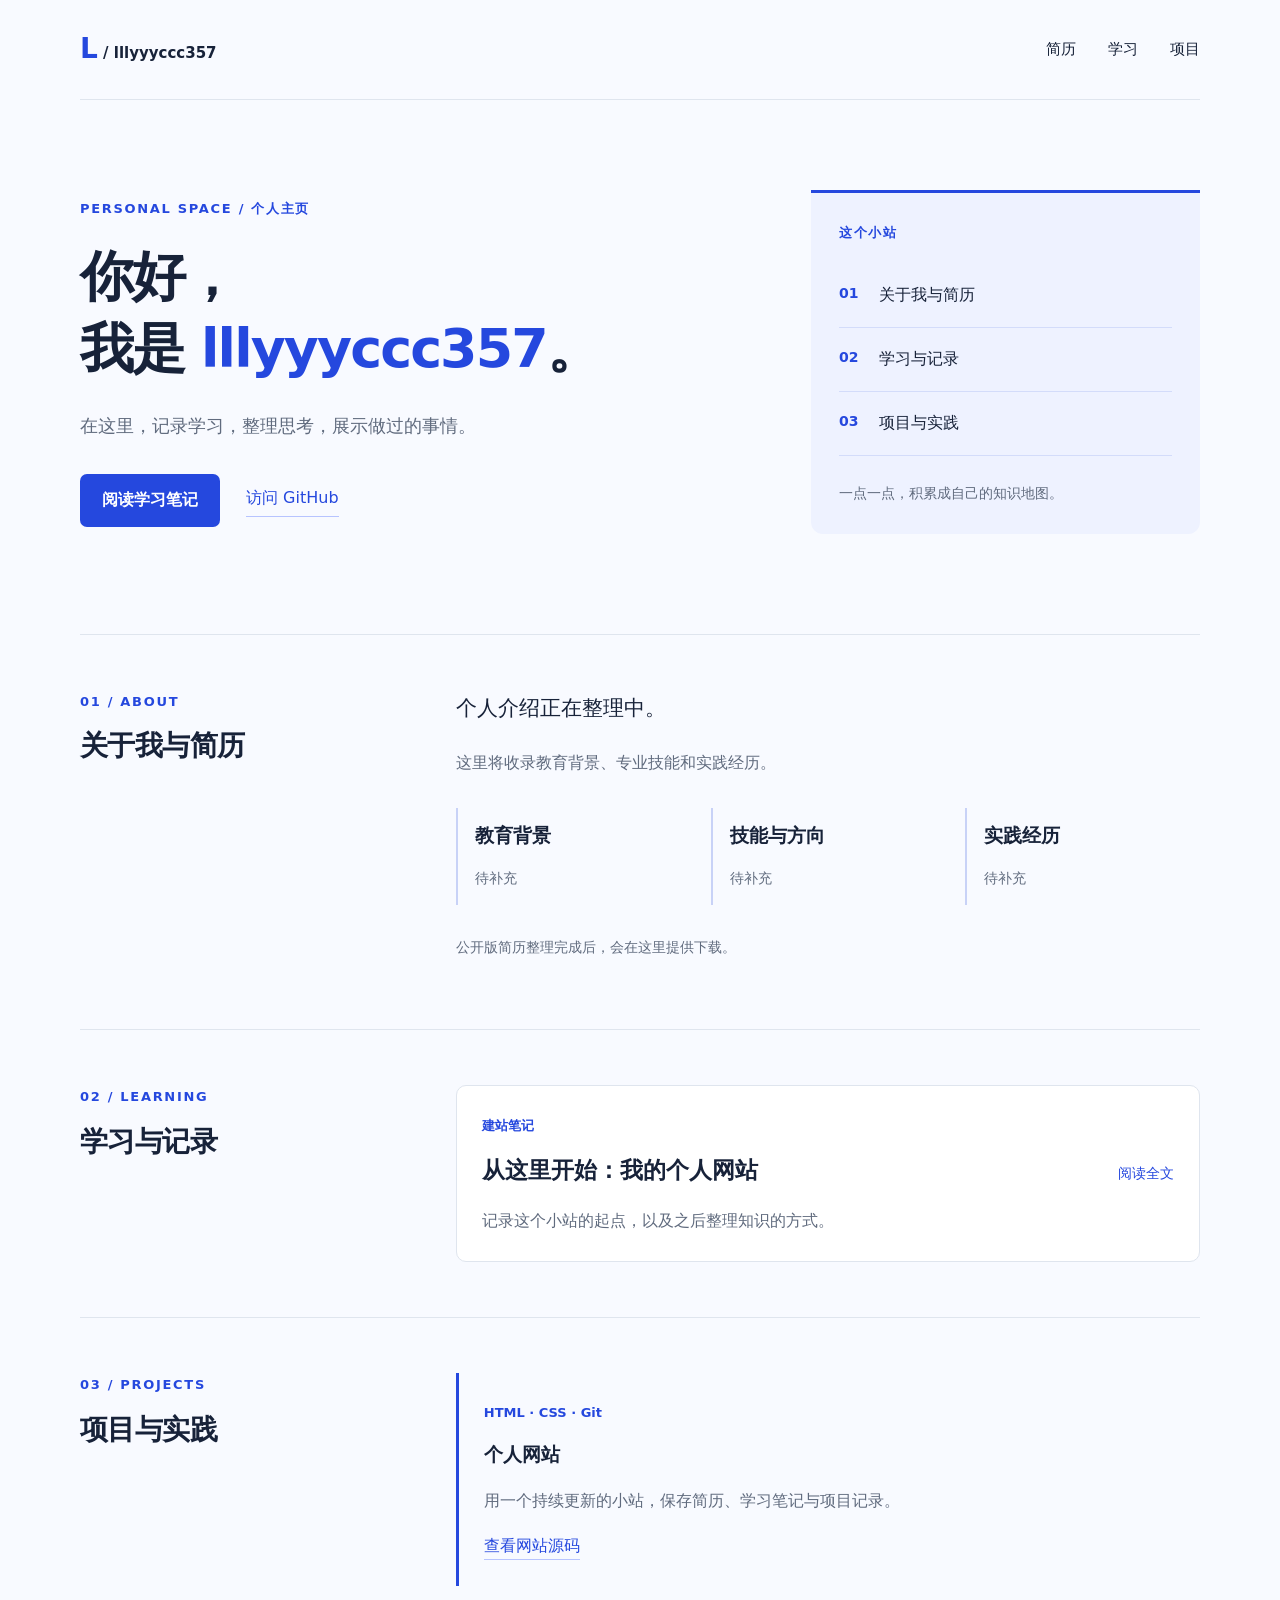
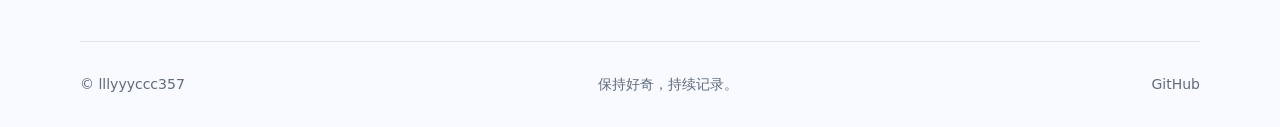
==== index.html @ 87f7b071 "Create personal website with resume and learning notes" ====
<!doctype html>
<html lang="zh-CN">
<head>
<meta charset="utf-8"><meta name="viewport" content="width=device-width, initial-scale=1">
<title>lllyyyccc357 · 个人主页</title>
<meta name="description" content="lllyyyccc357 的个人主页：简历、学习笔记与项目记录。">
<link rel="stylesheet" href="assets/style.css">
<link rel="icon" href="data:image/svg+xml,%3Csvg xmlns='http://www.w3.org/2000/svg' viewBox='0 0 64 64'%3E%3Crect width='64' height='64' rx='16' fill='%232548de'/%3E%3Ctext x='18' y='46' font-size='42' font-family='sans-serif' fill='white'%3EL%3C/text%3E%3C/svg%3E">
</head>
<body>
<a class="skip" href="#main">跳到正文</a>
<header><a class="brand" href="./">L<span> / lllyyyccc357</span></a><nav aria-label="主导航"><a href="#resume">简历</a><a href="#notes">学习</a><a href="#projects">项目</a></nav></header>
<main id="main">
<section class="hero"><div><p class="eyebrow">PERSONAL SPACE / 个人主页</p><h1>你好，<br>我是 <span>lllyyyccc357</span>。</h1><p class="intro">在这里，记录学习，整理思考，展示做过的事情。</p><div class="actions"><a class="button" href="#notes">阅读学习笔记</a><a class="text-link" href="https://github.com/lllyyyccc357">访问 GitHub</a></div></div><aside class="index" aria-label="网站内容索引"><p class="eyebrow">这个小站</p><a href="#resume"><b>01</b><span>关于我与简历</span></a><a href="#notes"><b>02</b><span>学习与记录</span></a><a href="#projects"><b>03</b><span>项目与实践</span></a><p class="small">一点一点，积累成自己的知识地图。</p></aside></section>
<section id="resume" class="section"><div class="section-heading"><p class="eyebrow">01 / ABOUT</p><h2>关于我与简历</h2></div><div class="section-content"><p class="lead">个人介绍正在整理中。</p><p>这里将收录教育背景、专业技能和实践经历。</p><div class="resume-grid"><div><h3>教育背景</h3><p>待补充</p></div><div><h3>技能与方向</h3><p>待补充</p></div><div><h3>实践经历</h3><p>待补充</p></div></div><p class="small">公开版简历整理完成后，会在这里提供下载。</p></div></section>
<section id="notes" class="section"><div class="section-heading"><p class="eyebrow">02 / LEARNING</p><h2>学习与记录</h2></div><div class="section-content"><a class="article" href="notes/first-note.html"><div><span class="tag">建站笔记</span><h3>从这里开始：我的个人网站</h3><p>记录这个小站的起点，以及之后整理知识的方式。</p></div><span class="article-label">阅读全文</span></a></div></section>
<section id="projects" class="section"><div class="section-heading"><p class="eyebrow">03 / PROJECTS</p><h2>项目与实践</h2></div><div class="section-content project"><span class="tag">HTML · CSS · Git</span><h3>个人网站</h3><p>用一个持续更新的小站，保存简历、学习笔记与项目记录。</p><a class="text-link" href="https://github.com/lllyyyccc357/lllyyyccc357.github.io">查看网站源码</a></div></section>
</main><footer><span>© lllyyyccc357</span><span>保持好奇，持续记录。</span><a href="https://github.com/lllyyyccc357">GitHub</a></footer>
</body></html>
---- assets/style.css ----
:root{color-scheme:light;--ink:#172239;--muted:#606b7e;--blue:#2548de;--line:#dfe5ee;--paper:#f8faff}*{box-sizing:border-box}html{scroll-behavior:smooth;scroll-padding-top:30px}body{margin:0;background:var(--paper);color:var(--ink);font:16px/1.8 system-ui,-apple-system,"Segoe UI","Microsoft YaHei",sans-serif}a{color:inherit;text-decoration:none}a:hover{color:var(--blue)}a:focus-visible{outline:3px solid var(--blue);outline-offset:5px}header,main,footer{max-width:1120px;margin:auto}header{min-height:100px;display:flex;align-items:center;justify-content:space-between;border-bottom:1px solid var(--line);gap:24px}.brand{font-size:28px;font-weight:800;color:var(--blue)}.brand span{font-size:15px;font-weight:600;color:var(--ink)}nav{display:flex;gap:32px}nav a{font-size:15px}.hero{padding:90px 0 100px;display:grid;grid-template-columns:1.7fr 1fr;gap:70px;align-items:center}.eyebrow{font-size:13px;font-weight:700;letter-spacing:.13em;color:var(--blue);margin:0 0 20px}h1{font-size:clamp(32px,4.2vw,56px);line-height:1.35;letter-spacing:-.035em;margin:0 0 24px;overflow-wrap:anywhere}h1 span{color:var(--blue)}.intro{color:var(--muted);font-size:18px}.actions{display:flex;align-items:center;gap:26px;margin-top:32px}.button{display:inline-block;background:var(--blue);color:white;padding:12px 22px;border-radius:7px;font-weight:600}.button:hover{background:#1631ab;color:white}.text-link{color:var(--blue);border-bottom:1px solid #b7c4ff;padding-bottom:4px}.index{border-top:3px solid var(--blue);padding:28px;background:#eef2ff;border-radius:0 0 12px 12px}.index a{display:flex;gap:20px;padding:17px 0;border-bottom:1px solid #d3dcfa}.index b{font-size:14px;color:var(--blue)}.small{font-size:14px;color:var(--muted)}.index .small{margin:25px 0 0}.section{border-top:1px solid var(--line);padding:55px 0;display:grid;grid-template-columns:1fr 2.25fr;gap:45px}.section h2{font-size:28px;margin:0;letter-spacing:-.02em}.section .eyebrow{margin-bottom:8px}.section-content p{color:var(--muted)}.lead{font-size:21px;margin-top:0;color:var(--ink)!important}h3{font-size:19px;margin:10px 0}.resume-grid{display:grid;grid-template-columns:repeat(3,1fr);gap:20px;margin:30px 0}.resume-grid>div{border-left:2px solid #c8d2f7;padding-left:17px}.resume-grid p{font-size:14px}.article{display:flex;justify-content:space-between;align-items:center;gap:24px;padding:25px;background:white;border:1px solid var(--line);border-radius:10px}.article:hover{border-color:var(--blue)}.article h3{font-size:23px}.article p{margin-bottom:0}.tag{font-size:13px;color:var(--blue);font-weight:600}.article-label{white-space:nowrap;font-size:14px;color:var(--blue)}.project{padding:25px;border-left:3px solid var(--blue)}footer{border-top:1px solid var(--line);padding:30px 0;display:flex;justify-content:space-between;gap:20px;color:var(--muted);font-size:14px}.skip{position:absolute;left:16px;top:-100px;background:white;padding:10px;z-index:2}.skip:focus{top:10px}.note{max-width:760px;padding:65px 0 90px}.note h1{font-size:38px}.note h2{font-size:25px;margin-top:38px}.note p,.note li{color:var(--muted)}@media(max-width:1180px){header,main,footer{margin-left:28px;margin-right:28px}}@media(max-width:700px){header{min-height:90px;flex-wrap:wrap;gap:8px;padding:16px 0}nav{gap:22px}.hero{grid-template-columns:1fr;gap:40px;padding:45px 0 55px}.section{grid-template-columns:1fr;gap:24px;padding:36px 0}.resume-grid{grid-template-columns:1fr;gap:12px}.article{align-items:flex-start;flex-direction:column}.article h3{font-size:21px}footer{flex-wrap:wrap}.note h1{font-size:30px}}@media(prefers-reduced-motion:reduce){html{scroll-behavior:auto}}
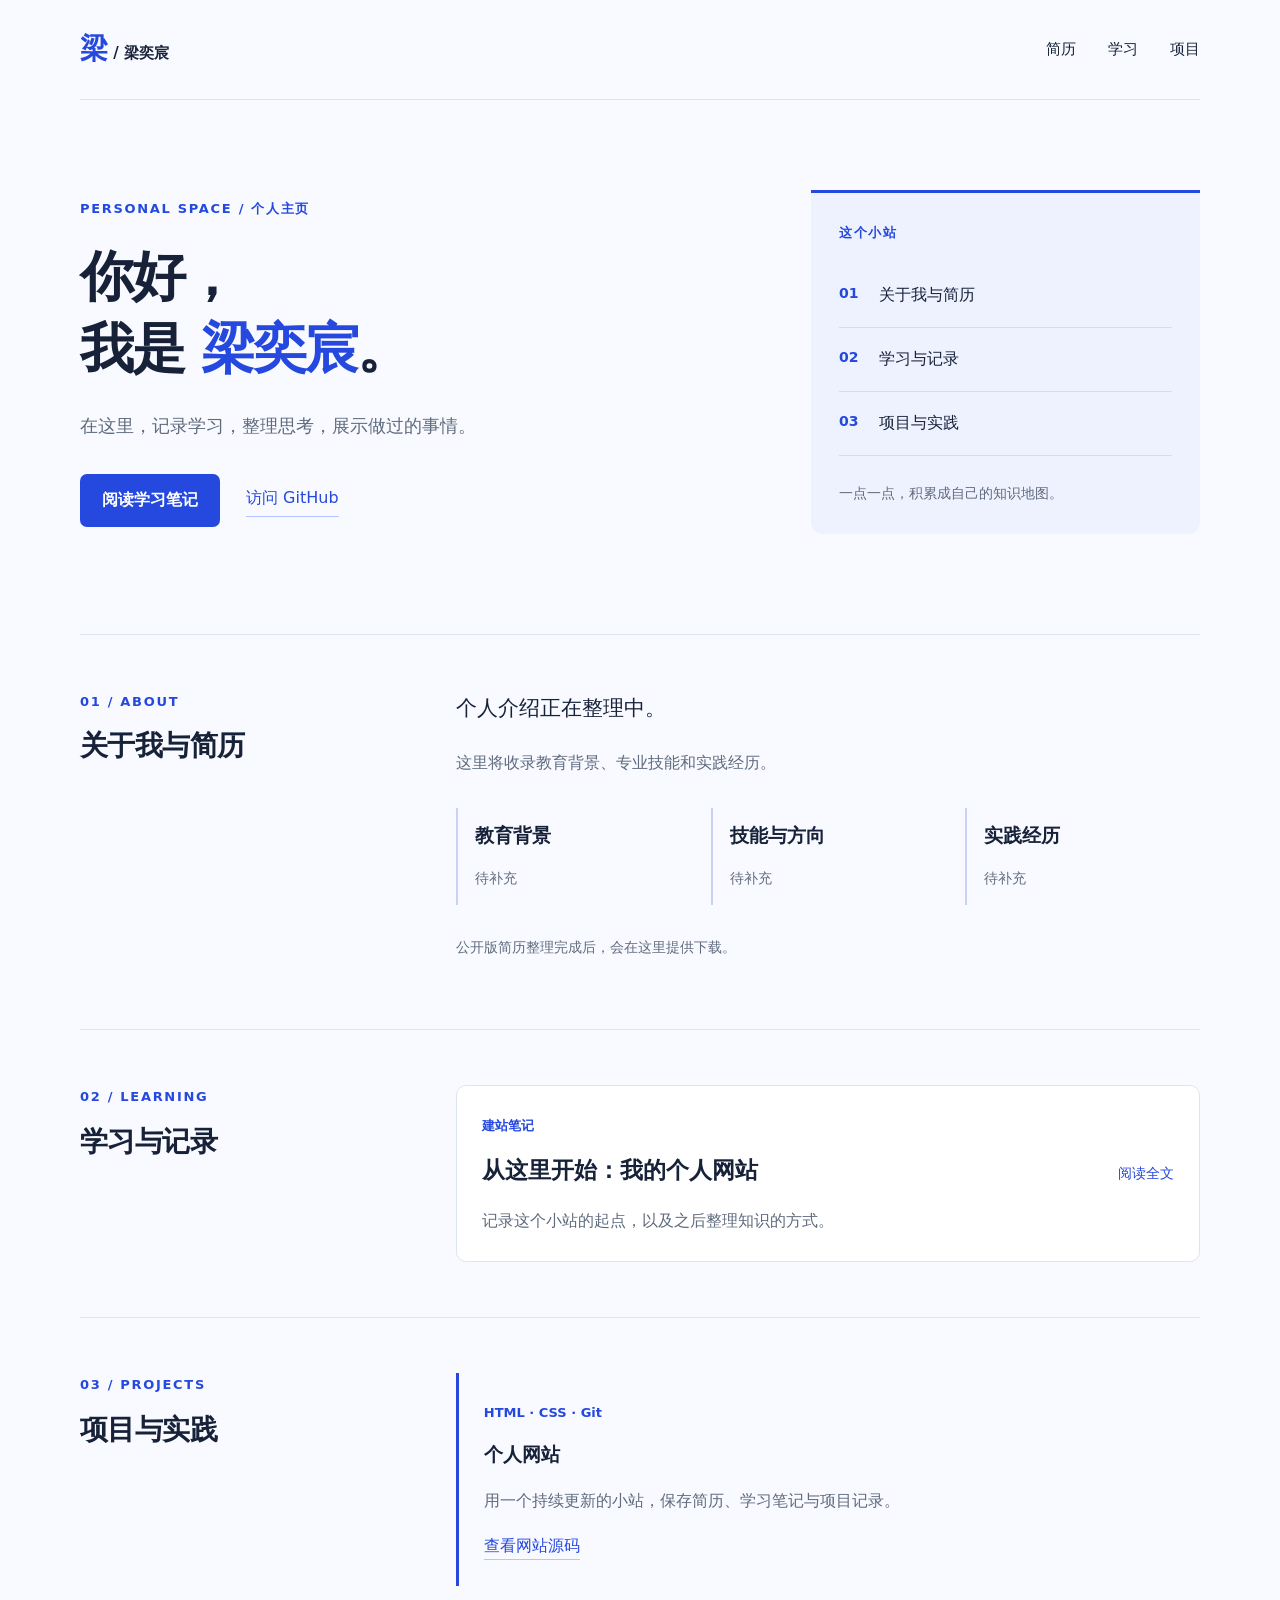
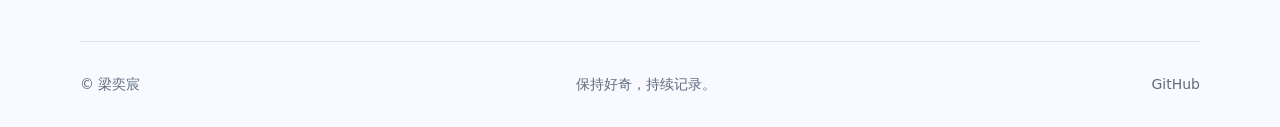
==== commit 53334e1a: "Update displayed name to 梁奕宸" ====
--- a/index.html
+++ b/index.html
@@ -2,18 +2,18 @@
 <html lang="zh-CN">
 <head>
 <meta charset="utf-8"><meta name="viewport" content="width=device-width, initial-scale=1">
-<title>lllyyyccc357 · 个人主页</title>
-<meta name="description" content="lllyyyccc357 的个人主页：简历、学习笔记与项目记录。">
+<title>梁奕宸 · 个人主页</title>
+<meta name="description" content="梁奕宸的个人主页：简历、学习笔记与项目记录。">
 <link rel="stylesheet" href="assets/style.css">
 <link rel="icon" href="data:image/svg+xml,%3Csvg xmlns='http://www.w3.org/2000/svg' viewBox='0 0 64 64'%3E%3Crect width='64' height='64' rx='16' fill='%232548de'/%3E%3Ctext x='18' y='46' font-size='42' font-family='sans-serif' fill='white'%3EL%3C/text%3E%3C/svg%3E">
 </head>
 <body>
 <a class="skip" href="#main">跳到正文</a>
-<header><a class="brand" href="./">L<span> / lllyyyccc357</span></a><nav aria-label="主导航"><a href="#resume">简历</a><a href="#notes">学习</a><a href="#projects">项目</a></nav></header>
+<header><a class="brand" href="./">梁<span> / 梁奕宸</span></a><nav aria-label="主导航"><a href="#resume">简历</a><a href="#notes">学习</a><a href="#projects">项目</a></nav></header>
 <main id="main">
-<section class="hero"><div><p class="eyebrow">PERSONAL SPACE / 个人主页</p><h1>你好，<br>我是 <span>lllyyyccc357</span>。</h1><p class="intro">在这里，记录学习，整理思考，展示做过的事情。</p><div class="actions"><a class="button" href="#notes">阅读学习笔记</a><a class="text-link" href="https://github.com/lllyyyccc357">访问 GitHub</a></div></div><aside class="index" aria-label="网站内容索引"><p class="eyebrow">这个小站</p><a href="#resume"><b>01</b><span>关于我与简历</span></a><a href="#notes"><b>02</b><span>学习与记录</span></a><a href="#projects"><b>03</b><span>项目与实践</span></a><p class="small">一点一点，积累成自己的知识地图。</p></aside></section>
+<section class="hero"><div><p class="eyebrow">PERSONAL SPACE / 个人主页</p><h1>你好，<br>我是 <span>梁奕宸</span>。</h1><p class="intro">在这里，记录学习，整理思考，展示做过的事情。</p><div class="actions"><a class="button" href="#notes">阅读学习笔记</a><a class="text-link" href="https://github.com/lllyyyccc357">访问 GitHub</a></div></div><aside class="index" aria-label="网站内容索引"><p class="eyebrow">这个小站</p><a href="#resume"><b>01</b><span>关于我与简历</span></a><a href="#notes"><b>02</b><span>学习与记录</span></a><a href="#projects"><b>03</b><span>项目与实践</span></a><p class="small">一点一点，积累成自己的知识地图。</p></aside></section>
 <section id="resume" class="section"><div class="section-heading"><p class="eyebrow">01 / ABOUT</p><h2>关于我与简历</h2></div><div class="section-content"><p class="lead">个人介绍正在整理中。</p><p>这里将收录教育背景、专业技能和实践经历。</p><div class="resume-grid"><div><h3>教育背景</h3><p>待补充</p></div><div><h3>技能与方向</h3><p>待补充</p></div><div><h3>实践经历</h3><p>待补充</p></div></div><p class="small">公开版简历整理完成后，会在这里提供下载。</p></div></section>
 <section id="notes" class="section"><div class="section-heading"><p class="eyebrow">02 / LEARNING</p><h2>学习与记录</h2></div><div class="section-content"><a class="article" href="notes/first-note.html"><div><span class="tag">建站笔记</span><h3>从这里开始：我的个人网站</h3><p>记录这个小站的起点，以及之后整理知识的方式。</p></div><span class="article-label">阅读全文</span></a></div></section>
 <section id="projects" class="section"><div class="section-heading"><p class="eyebrow">03 / PROJECTS</p><h2>项目与实践</h2></div><div class="section-content project"><span class="tag">HTML · CSS · Git</span><h3>个人网站</h3><p>用一个持续更新的小站，保存简历、学习笔记与项目记录。</p><a class="text-link" href="https://github.com/lllyyyccc357/lllyyyccc357.github.io">查看网站源码</a></div></section>
-</main><footer><span>© lllyyyccc357</span><span>保持好奇，持续记录。</span><a href="https://github.com/lllyyyccc357">GitHub</a></footer>
+</main><footer><span>© 梁奕宸</span><span>保持好奇，持续记录。</span><a href="https://github.com/lllyyyccc357">GitHub</a></footer>
 </body></html>
